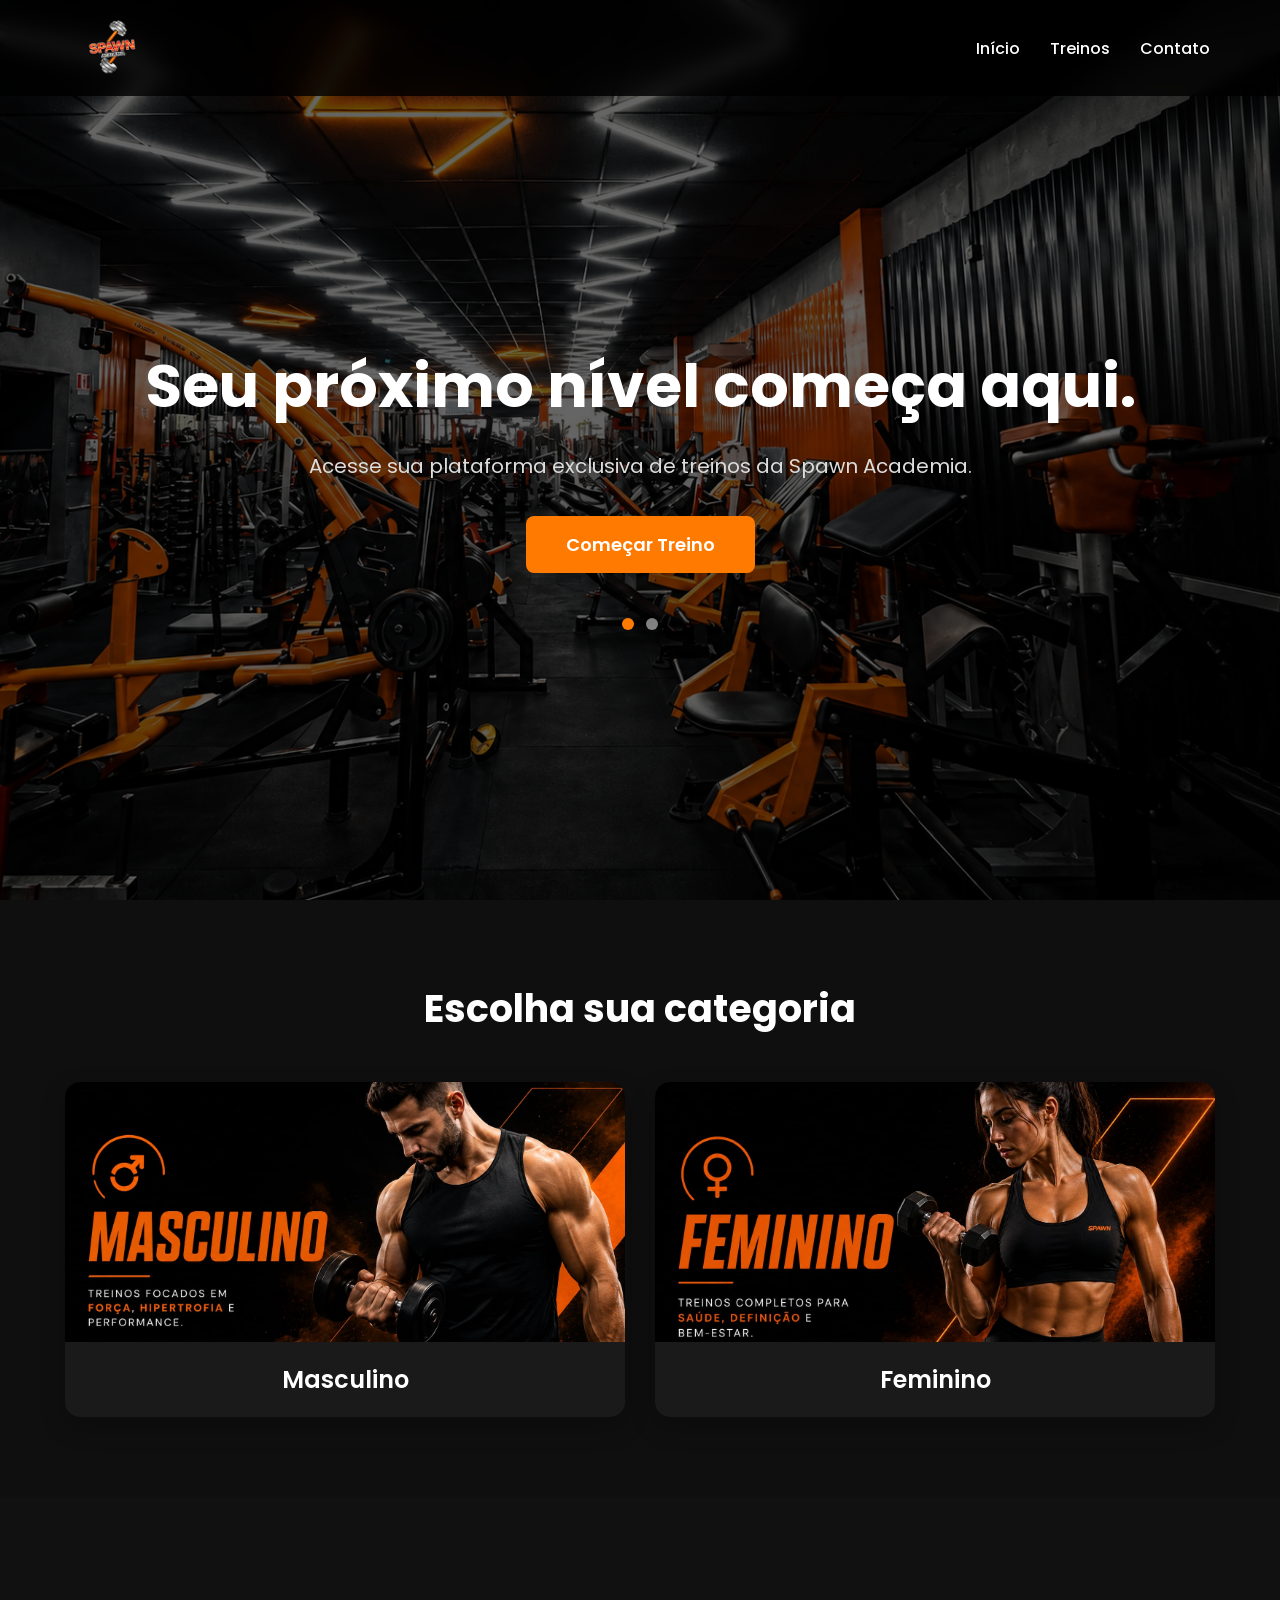
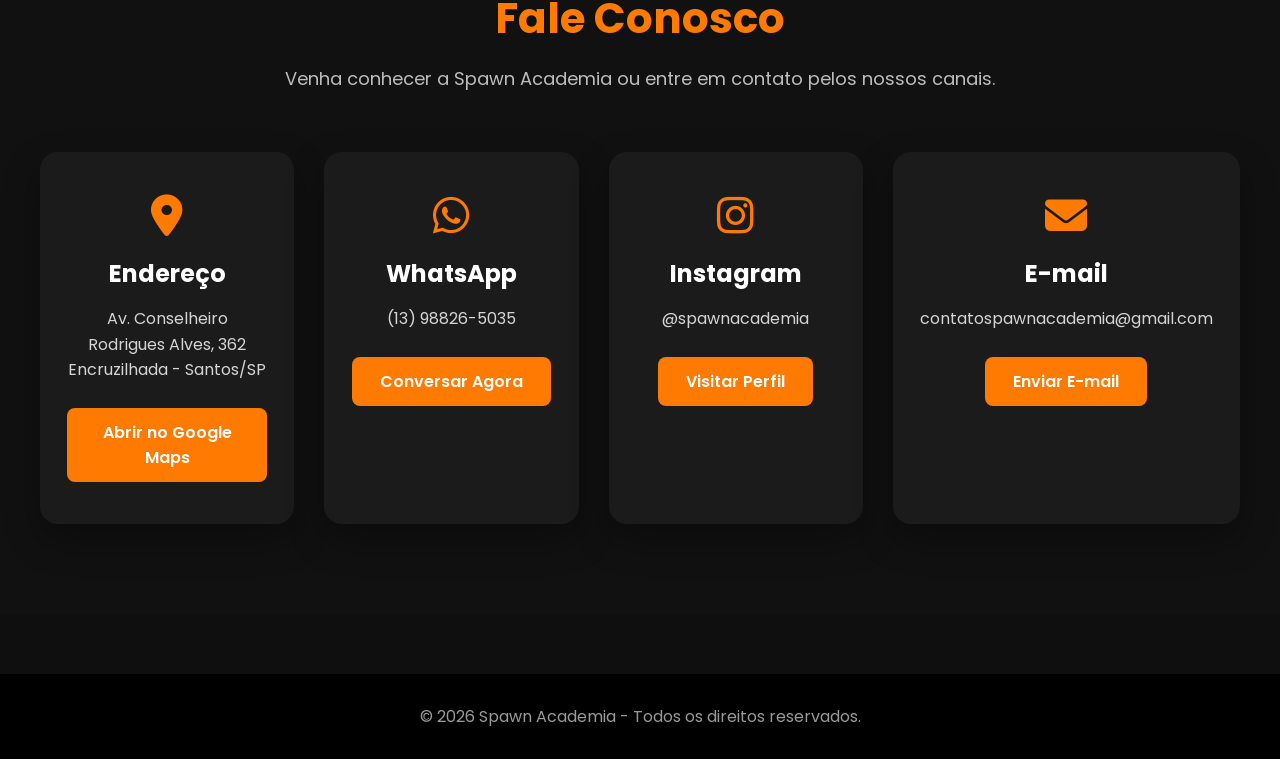
==== index.html @ fa1a9753 "Site da Spawn Academia" ====
<!DOCTYPE html>
<html lang="pt-BR">
<head>
    <meta charset="UTF-8">
    <meta name="viewport" content="width=device-width, initial-scale=1.0">

    <title>Spawn Academia</title>
    <link rel="icon" href="assents/logo/logo2.png" type="image/png">

    <link rel="stylesheet" href="css/style.css">
    <link rel="stylesheet" href="css/responsive.css">

    <!-- Font Awesome -->
    <link rel="stylesheet" href="https://cdnjs.cloudflare.com/ajax/libs/font-awesome/6.7.2/css/all.min.css">

    <!-- Google Fonts -->
    <link rel="preconnect" href="https://fonts.googleapis.com">
    <link rel="preconnect" href="https://fonts.gstatic.com" crossorigin>
    <link href="https://fonts.googleapis.com/css2?family=Poppins:wght@300;400;500;600;700&display=swap" rel="stylesheet">
</head>

<body id="topo">

    <!-- HEADER -->
    <header>

        <nav>

            <img src="assents/logo/logo2.png" alt="Logo Spawn Academia" class="logo">

            <ul class="menu">
                <li><a href="#topo">Início</a></li>
                <li><a href="#categorias">Treinos</a></li>
                <li><a href="#contato">Contato</a></li>
            </ul>

        </nav>

    </header>

    <!-- HERO -->
    <section class="hero">

        <div class="slider">

            <img src="assents/images/imagem5.spawn.png" class="slide active" alt="Academia Spawn">

            <img src="assents/images/imagem6.spawn.png" class="slide" alt="Academia Spawn">

        </div>

        <div class="overlay"></div>

        <div class="hero-content">

            <h1>Seu próximo nível começa aqui.</h1>

            <p>
                Acesse sua plataforma exclusiva de treinos da Spawn Academia.
            </p>

            <a href="#categorias" class="btn">
                Começar Treino
            </a>

            <div class="indicadores">
                <span class="dot active"></span>
                <span class="dot"></span>
            </div>

        </div>

    </section>

    <!-- CATEGORIAS -->
    <section id="categorias" class="categorias">

        <h2>Escolha sua categoria</h2>

        <div class="cards">

            <a href="pages/masculino.html" class="card">

                <img src="assents/images/cat.hom.jpeg" alt="Treino Masculino">

                <h3>Masculino</h3>

            </a>

            <a href="pages/feminino.html" class="card">

                <img src="assents/images/cat.fem.jpeg" alt="Treino Feminino">

                <h3>Feminino</h3>

            </a>

        </div>

    </section>

    <!-- CONTATO -->
    <section id="contato" class="contato">

        <h2>Fale Conosco</h2>

        <p class="contato-subtitulo">
            Venha conhecer a Spawn Academia ou entre em contato pelos nossos canais.
        </p>

        <div class="contato-grid">

            <div class="contato-card">

                <i class="fa-solid fa-location-dot"></i>

                <h3>Endereço</h3>

                <p>
                    Av. Conselheiro Rodrigues Alves, 362<br>
                    Encruzilhada - Santos/SP
                </p>

                <a href="https://maps.app.goo.gl/8ThnJvpZJAY5E9MG8"
                   target="_blank"
                   rel="noopener noreferrer"
                   class="contato-btn">

                    Abrir no Google Maps

                </a>

            </div>

            <div class="contato-card">

                <i class="fa-brands fa-whatsapp"></i>

                <h3>WhatsApp</h3>

                <p>(13) 98826-5035</p>

                <a href="https://wa.me/5513988265035?text=Olá!%20Conheci%20a%20Spawn%20Academia%20pelo%20site%20e%20gostaria%20de%20receber%20mais%20informações%20sobre%20os%20treinos."
                  target="_blank"
                  rel="noopener noreferrer"
                  class="contato-btn">

                    Conversar Agora

                </a>

            </div>

            <div class="contato-card">

                <i class="fa-brands fa-instagram"></i>

                <h3>Instagram</h3>

                <p>@spawnacademia</p>

                <a href="https://www.instagram.com/spawnacademia/"
                   class="contato-btn">

                    Visitar Perfil

                </a>

            </div>

            <div class="contato-card">

                <i class="fa-solid fa-envelope"></i>

                <h3>E-mail</h3>

                <p>contatospawnacademia@gmail.com</p>

                <a href="https://mail.google.com/mail/?view=cm&fs=1&to=contatospawnacademia@gmail.com"
                   class="contato-btn">

                    Enviar E-mail

                </a>

            </div>

        </div>

    </section>

    <!-- RODAPÉ -->
    <footer>

        <p>© 2026 Spawn Academia - Todos os direitos reservados.</p>

    </footer>

    <script src="js/script.js"></script>

</body>
</html>
---- css/style.css ----
/* ===========================
   RESET
=========================== */

*{
    margin:0;
    padding:0;
    box-sizing:border-box;
}

html{
    scroll-behavior:smooth;
}

body{
    font-family:'Poppins', sans-serif;
    background:#0f0f0f;
    color:#fff;
}

a{
    text-decoration:none;
    color:inherit;
}

img{
    max-width:100%;
    display:block;
}

ul{
    list-style:none;
}

/* ===========================
   CORES
=========================== */

:root{

    --laranja:#ff7a00;
    --preto:#0f0f0f;
    --cinza:#1a1a1a;
    --branco:#ffffff;

}

/* ===========================
   HEADER
=========================== */

header{

    width:100%;
    position:fixed;
    top:0;
    left:0;
    background:rgba(0,0,0,.85);
    backdrop-filter:blur(8px);
    z-index:1000;

}

nav{

    max-width:1200px;
    margin:auto;

    display:flex;
    justify-content:space-between;
    align-items:center;

    padding:18px 30px;

}

.logo{

    height:60px;

}

.menu{

    display:flex;
    gap:30px;

}

.menu a{

    transition:.3s;
    font-weight:500;

}

.menu a:hover{

    color:var(--laranja);

}

/* ===========================
   HERO
=========================== */

.hero{

    position:relative;

    width:100%;

    min-height:100vh;

    overflow:hidden;

}

.slider{

    position:absolute;

    width:100%;

    height:100%;

}

.slide{

    position:absolute;

    width:100%;

    height:100%;

    object-fit:cover;

    opacity:0;

    transition:opacity 1.5s ease;

}

.slide.active{

    opacity:1;

}

.overlay{

    position:absolute;

    top:0;

    left:0;

    width:100%;

    height:100%;

    background:rgba(0,0,0,.60);

    z-index:1;

}

.hero-content{

    position:relative;

    z-index:2;

    min-height:100vh;

    display:flex;

    flex-direction:column;

    justify-content:center;

    align-items:center;

    text-align:center;

    padding:20px;

    padding-top:90px;

}

.hero h1{

    font-size:60px;

    margin-bottom:20px;

}

.hero p{

    font-size:20px;

    color:#ddd;

    margin-bottom:35px;

    max-width:700px;

}

.btn{

    background:var(--laranja);

    color:#fff;

    padding:15px 40px;

    border-radius:8px;

    font-size:18px;

    font-weight:600;

    transition:.3s;

}

.btn:hover{

    background:#ff8d24;

    transform:scale(1.05);

}

.indicadores{

    display:flex;

    gap:12px;

    margin-top:45px;

}

.dot{

    width:12px;

    height:12px;

    border-radius:50%;

    background:rgba(255,255,255,.5);

    cursor:pointer;

    transition:.3s;

}

.dot.active{

    background:var(--laranja);

}

/* ===========================
   CATEGORIAS
=========================== */

.categorias{

    max-width:1200px;

    margin:auto;

    padding:80px 25px;

}

.categorias h2{

    text-align:center;

    font-size:38px;

    margin-bottom:45px;

}

.cards{

    display:grid;

    grid-template-columns:repeat(2,1fr);

    gap:30px;

}

.card{

    background:var(--cinza);

    border-radius:15px;

    overflow:hidden;

    transition:.3s;

    cursor:pointer;

    box-shadow:0 10px 25px rgba(0,0,0,.25);

}

.card:hover{

    transform:translateY(-8px);

    box-shadow:0 18px 35px rgba(255,122,0,.18);

}

.card img{

    width:100%;

    height:260px;

    object-fit:cover;

    object-position:center 35%;

}

.card h3{

    padding:20px;

    text-align:center;

    font-size:24px;

    font-weight:600;

}

/* ===========================
   FOOTER
=========================== */

footer{

    background:#000;

    text-align:center;

    padding:30px;

    color:#999;

    margin-top:60px;

}

/* ===========================
   RESPONSIVO
=========================== */

@media(max-width:992px){

    nav{

        padding:18px 20px;

    }

    .hero h1{

        font-size:48px;

    }

    .hero p{

        font-size:18px;

    }

}

@media(max-width:768px){

    nav{

        flex-direction:column;

        gap:15px;

        padding:18px 20px;

    }

    .logo{

        height:55px;

    }

    .menu{

        display:flex;

        gap:20px;

        flex-wrap:wrap;

        justify-content:center;

    }

    .hero{

        min-height:100vh;

    }

    .hero-content{

        padding-top:150px;

        padding-left:20px;

        padding-right:20px;

    }

    .hero h1{

        font-size:36px;

    }

    .hero p{

        font-size:17px;

    }

    .btn{

        padding:14px 30px;

        font-size:17px;

    }

    .cards{

        grid-template-columns:1fr;

    }

}

@media(max-width:480px){

    .hero-content{

        padding-top:170px;

    }

    .hero h1{

        font-size:30px;

        line-height:1.2;

    }

    .hero p{

        font-size:16px;

    }

    .btn{

        width:100%;

        max-width:260px;

        font-size:16px;

        padding:13px 20px;

    }

    .categorias{

        padding:60px 20px;

    }

    .categorias h2{

        font-size:30px;

    }

    .card img{

        height:220px;

    }

    .card h3{

        font-size:22px;

    }

}

/* ===========================
   CONTATO
=========================== */

.contato{

    padding:90px 25px;

    background:#111;

    text-align:center;

}

.contato h2{

    font-size:42px;

    color:var(--laranja);

    margin-bottom:15px;

}

.contato-subtitulo{

    color:#bdbdbd;

    margin-bottom:60px;

    font-size:18px;

}

.contato-grid{

    max-width:1200px;

    margin:auto;

    display:grid;

    grid-template-columns:repeat(4,1fr);

    gap:30px;

}

.contato-card{

    background:#1b1b1b;

    border-radius:18px;

    padding:40px 25px;

    transition:.35s;

    border:2px solid transparent;

    box-shadow:0 15px 35px rgba(0,0,0,.35);

}

.contato-card:hover{

    transform:translateY(-10px);

    border-color:var(--laranja);

    box-shadow:0 20px 45px rgba(255,122,0,.25);

}

.contato-card i{

    font-size:42px;

    color:var(--laranja);

    margin-bottom:20px;

}

.contato-card h3{

    margin-bottom:15px;

    font-size:24px;

}

.contato-card p{

    color:#d5d5d5;

    margin-bottom:25px;

    line-height:1.6;

}

.contato-btn{

    display:inline-block;

    background:var(--laranja);

    color:white;

    padding:12px 28px;

    border-radius:8px;

    font-weight:600;

    transition:.3s;

}

.contato-btn:hover{

    background:#ff9433;

    transform:scale(1.05);

}

@media(max-width:900px){

    .contato-grid{

        grid-template-columns:repeat(2,1fr);

    }

}

@media(max-width:768px){

    .contato{

        padding:70px 20px;

    }

    .contato h2{

        font-size:34px;

    }

}

@media(max-width:600px){

    .contato-grid{

        grid-template-columns:1fr;

    }

}
---- css/responsive.css ----
/* Tablets */
@media (max-width: 992px){

    .cards,
    .niveis{
        grid-template-columns:repeat(2,1fr);
        gap:25px;
    }

    .pagina-categoria,
    .treino{

        padding-top:140px;

    }

}

/* Celulares */
@media (max-width:768px){

    nav{
        flex-direction:column;
        justify-content:center;
        align-items:center;
        gap:15px;
        padding:15px 20px;
    }

    .logo{
        width:75px;
    }

    .menu{
        display:flex;
        justify-content:center;
        align-items:center;
        gap:20px;
        flex-wrap:wrap;
    }

    .hero{

        min-height:100vh;
        text-align:center;

    }

    .hero-content{

        padding-top:130px;

    }

    .hero h1{

        font-size:34px;

    }

    .hero p{

        font-size:17px;

    }

    .btn{

        width:90%;
        max-width:280px;

    }

    .cards,
    .niveis{

        grid-template-columns:1fr;

    }

    .nivel-card img{

        height:280px;

    }

    .pagina-categoria,
    .treino{

        padding-top:140px;

    }

}

/* Celulares pequenos (iPhone SE e similares) */
@media (max-width:480px){

    nav{

        gap:10px;

    }

    .logo{

        width:65px;

    }

    .menu{

        gap:12px;
        font-size:15px;

    }

    .hero{

        min-height:100vh;

    }

    .hero-content{

        padding-top:130px;

    }

    .hero h1{

        font-size:28px;

    }

    .hero p{

        font-size:15px;

    }

    .btn{

        width:95%;
        font-size:16px;

    }

    .nivel-card img{

        height:230px;

    }

    .pagina-categoria,
    .treino{

        padding-top:150px;

    }

}
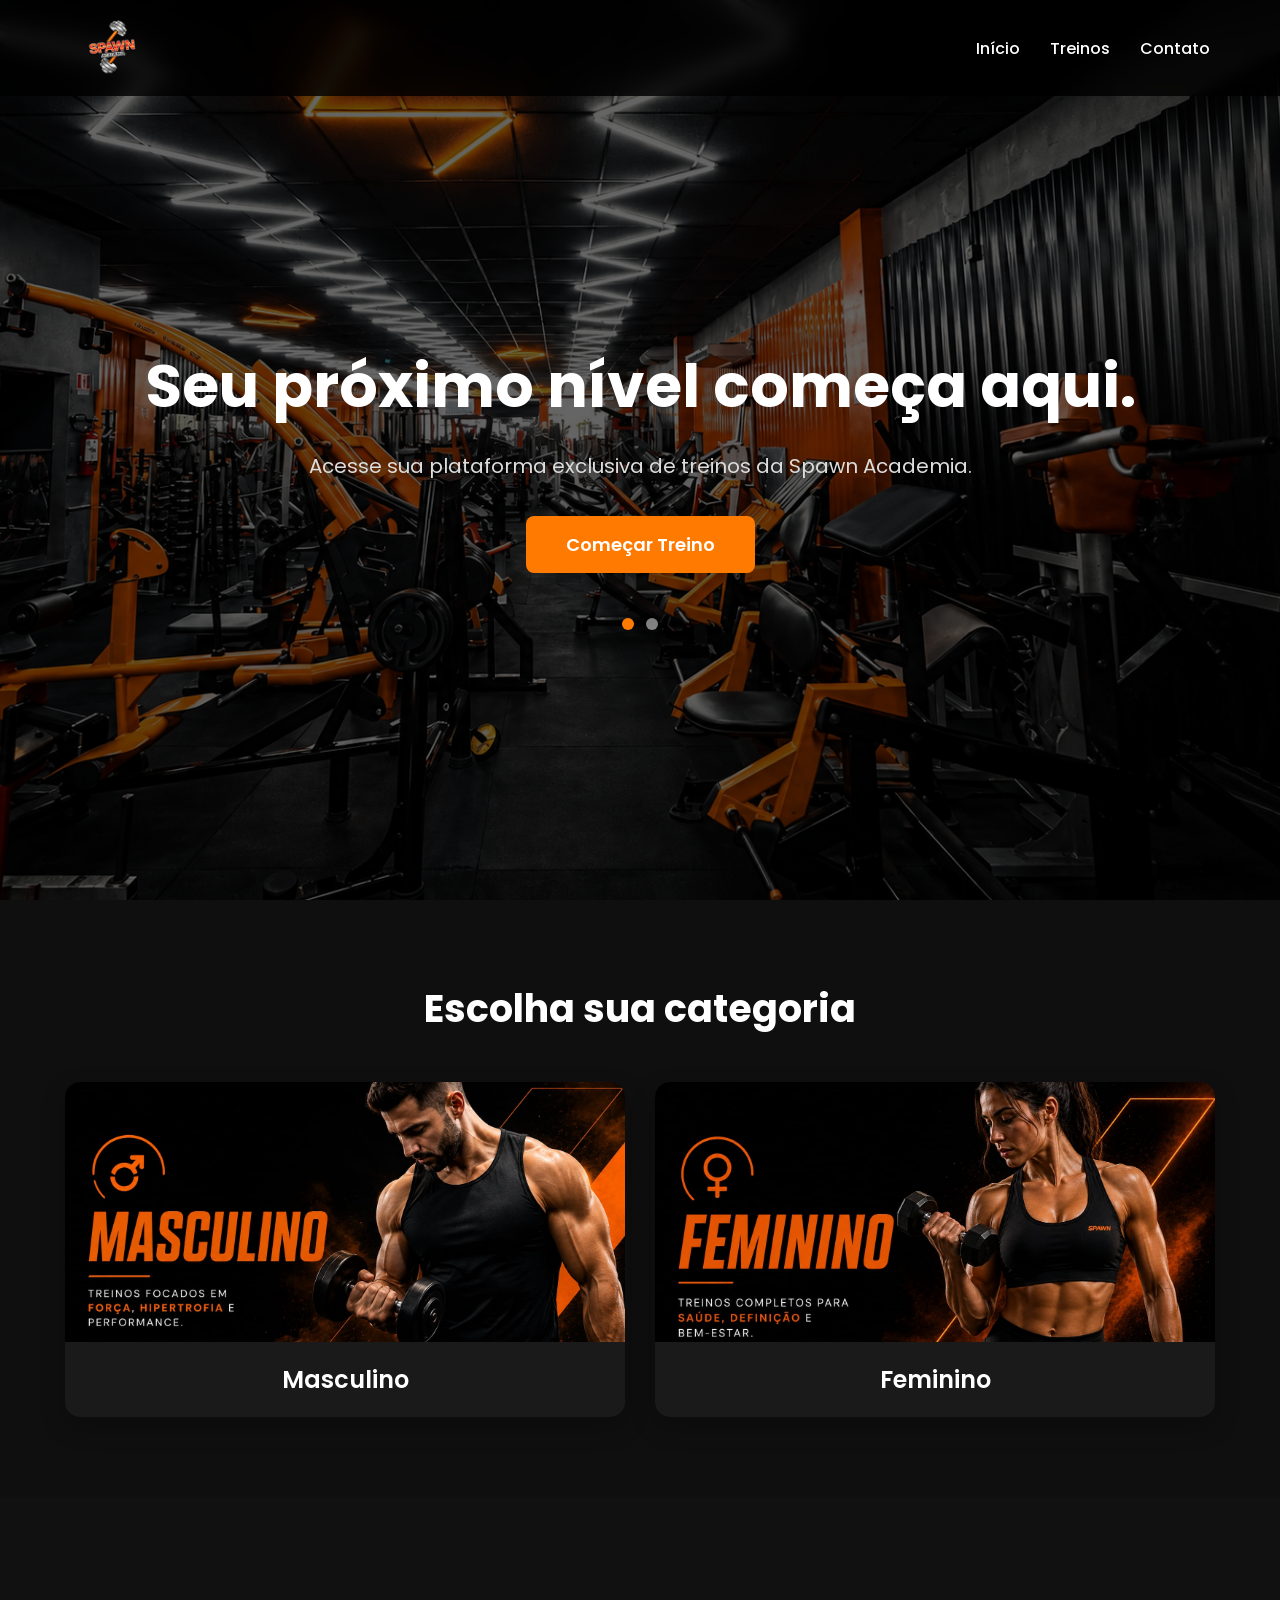
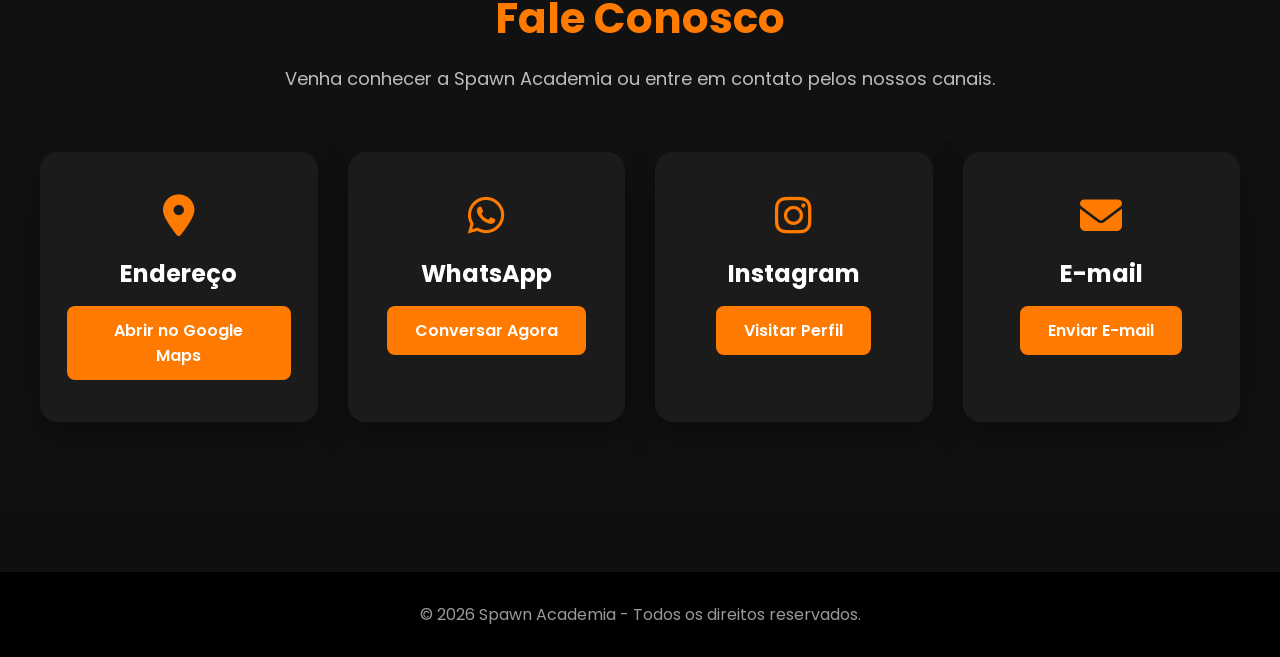
==== commit 3e28817f: "Adiciona animação ao rolar" ====
--- a/index.html
+++ b/index.html
@@ -3,6 +3,7 @@
 <head>
     <meta charset="UTF-8">
     <meta name="viewport" content="width=device-width, initial-scale=1.0">
+    <meta name="google-site-verification" content="bgINJDMq4CKKnkdNmtvjMnIZZQGbFswsh7Fi4QcQAJw" />
 
     <title>Spawn Academia</title>
     <link rel="icon" href="assents/logo/logo2.png" type="image/png">
@@ -116,11 +117,6 @@
 
                 <h3>Endereço</h3>
 
-                <p>
-                    Av. Conselheiro Rodrigues Alves, 362<br>
-                    Encruzilhada - Santos/SP
-                </p>
-
                 <a href="https://maps.app.goo.gl/8ThnJvpZJAY5E9MG8"
                    target="_blank"
                    rel="noopener noreferrer"
@@ -137,8 +133,6 @@
                 <i class="fa-brands fa-whatsapp"></i>
 
                 <h3>WhatsApp</h3>
-
-                <p>(13) 98826-5035</p>
 
                 <a href="https://wa.me/5513988265035?text=Olá!%20Conheci%20a%20Spawn%20Academia%20pelo%20site%20e%20gostaria%20de%20receber%20mais%20informações%20sobre%20os%20treinos."
                   target="_blank"
@@ -157,9 +151,9 @@
 
                 <h3>Instagram</h3>
 
-                <p>@spawnacademia</p>
-
                 <a href="https://www.instagram.com/spawnacademia/"
+                     target="_blank"
+                        rel="noopener noreferrer"
                    class="contato-btn">
 
                     Visitar Perfil
@@ -174,9 +168,9 @@
 
                 <h3>E-mail</h3>
 
-                <p>contatospawnacademia@gmail.com</p>
-
                 <a href="https://mail.google.com/mail/?view=cm&fs=1&to=contatospawnacademia@gmail.com"
+                   target="_blank"
+                   rel="noopener noreferrer"
                    class="contato-btn">
 
                     Enviar E-mail
--- a/css/style.css
+++ b/css/style.css
@@ -690,4 +690,19 @@
 
     }
 
+}
+
+/* ================================
+   ANIMAÇÃO AO ROLAR
+================================ */
+
+.animar-scroll {
+    opacity: 0;
+    transform: translateY(40px);
+    transition: opacity 0.8s ease, transform 0.8s ease;
+}
+
+.animar-scroll.visivel {
+    opacity: 1;
+    transform: translateY(0);
 }
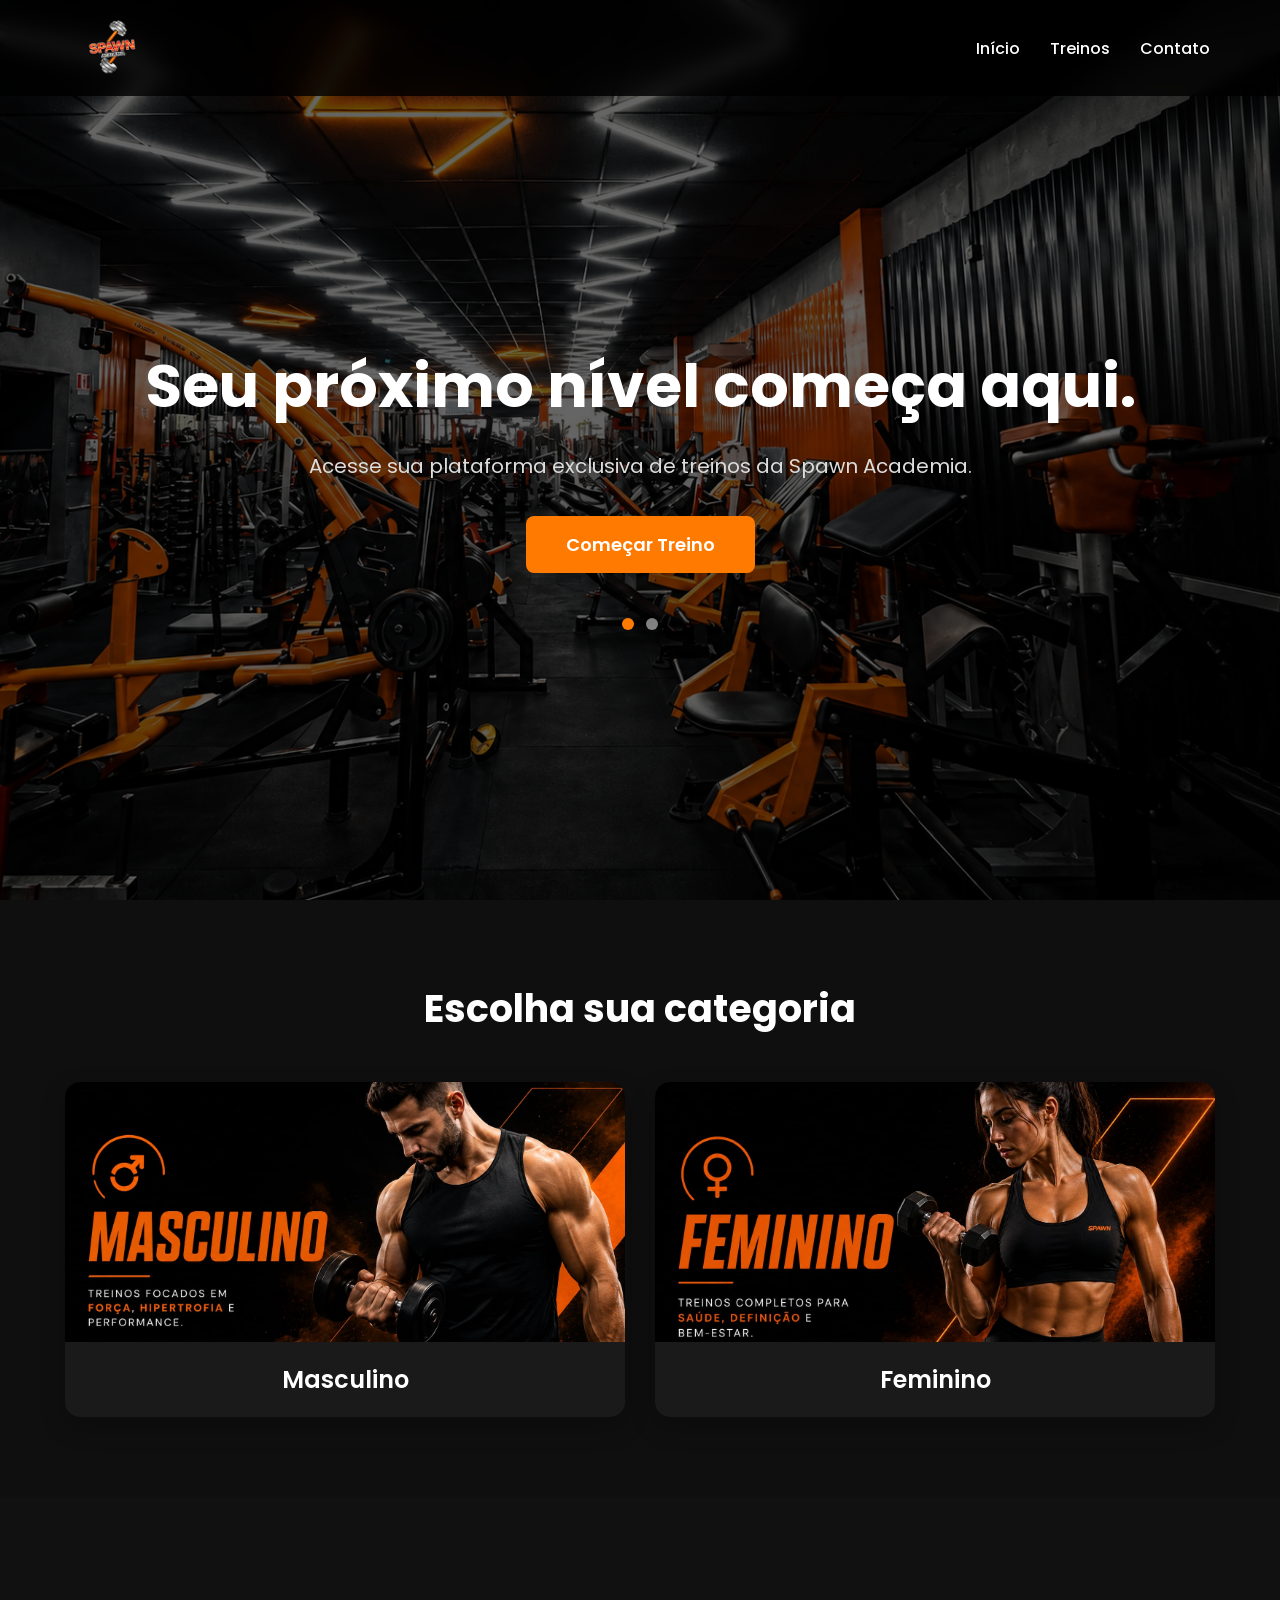
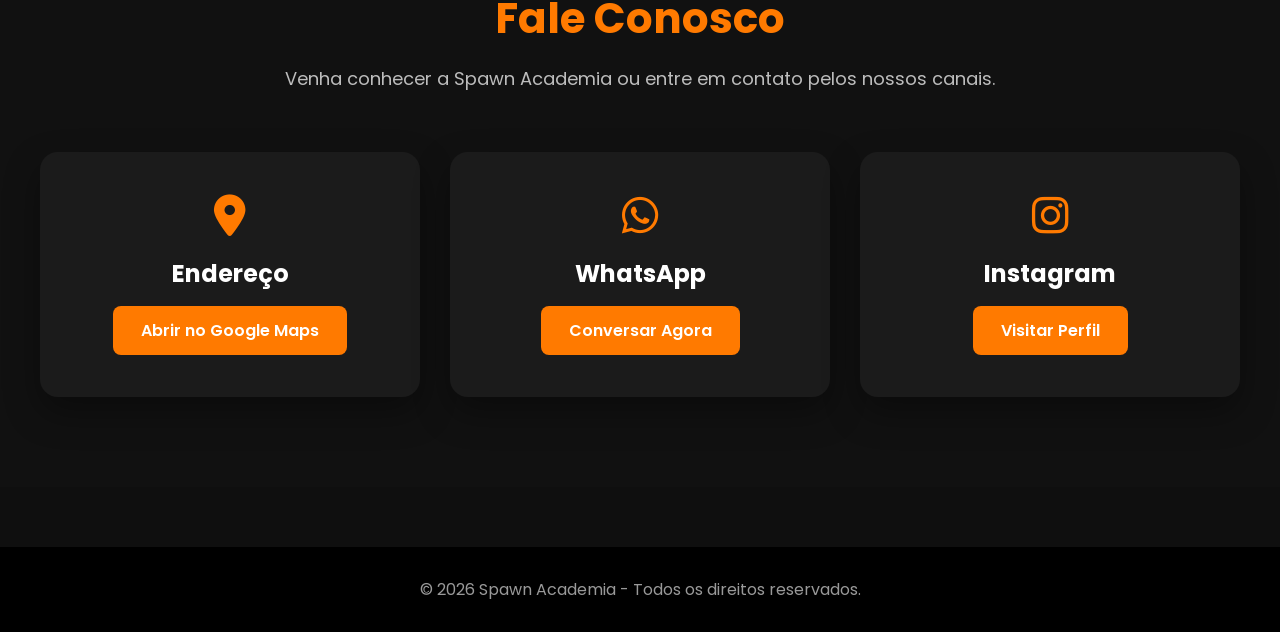
==== commit 611d8614: "Ajusta animações e seção de contato" ====
--- a/index.html
+++ b/index.html
@@ -162,23 +162,6 @@
 
             </div>
 
-            <div class="contato-card">
-
-                <i class="fa-solid fa-envelope"></i>
-
-                <h3>E-mail</h3>
-
-                <a href="https://mail.google.com/mail/?view=cm&fs=1&to=contatospawnacademia@gmail.com"
-                   target="_blank"
-                   rel="noopener noreferrer"
-                   class="contato-btn">
-
-                    Enviar E-mail
-
-                </a>
-
-            </div>
-
         </div>
 
     </section>
--- a/css/style.css
+++ b/css/style.css
@@ -570,7 +570,7 @@
 
     display:grid;
 
-    grid-template-columns:repeat(4,1fr);
+    grid-template-columns:repeat(3,1fr);
 
     gap:30px;
 
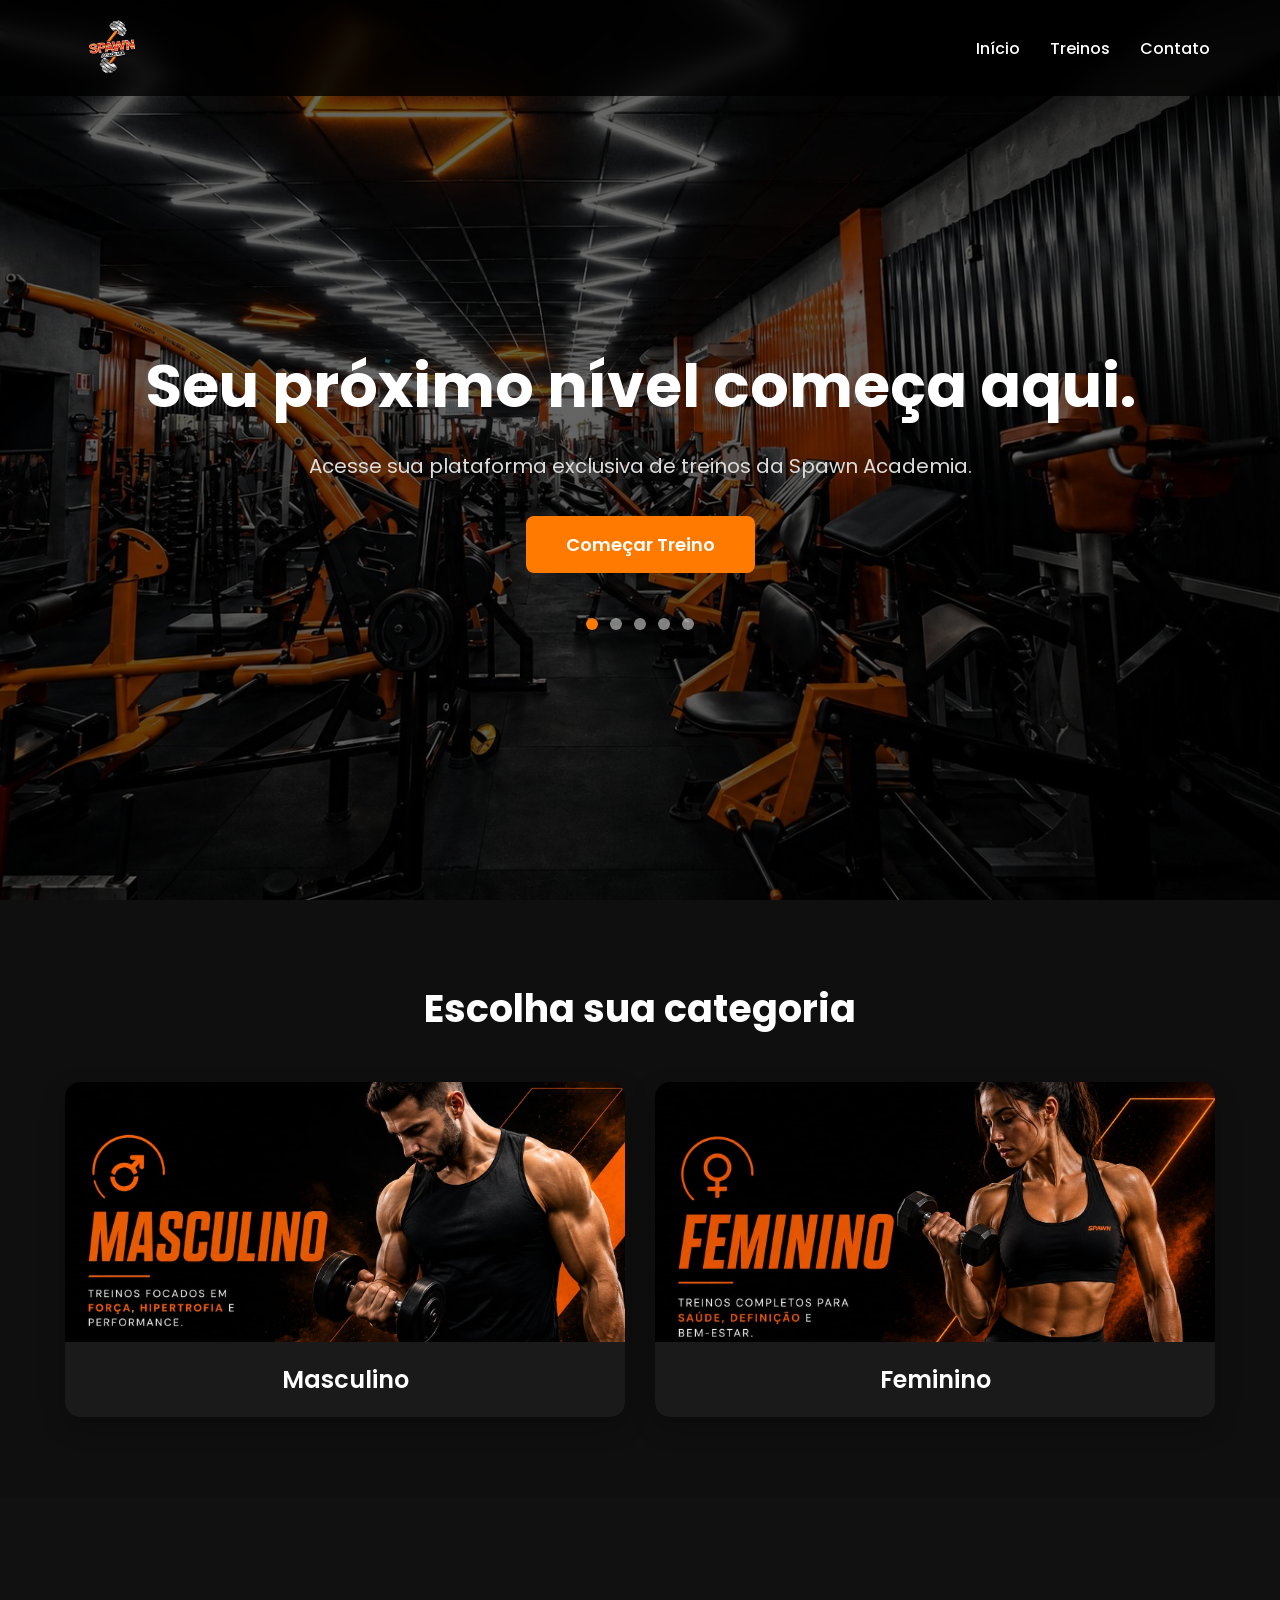
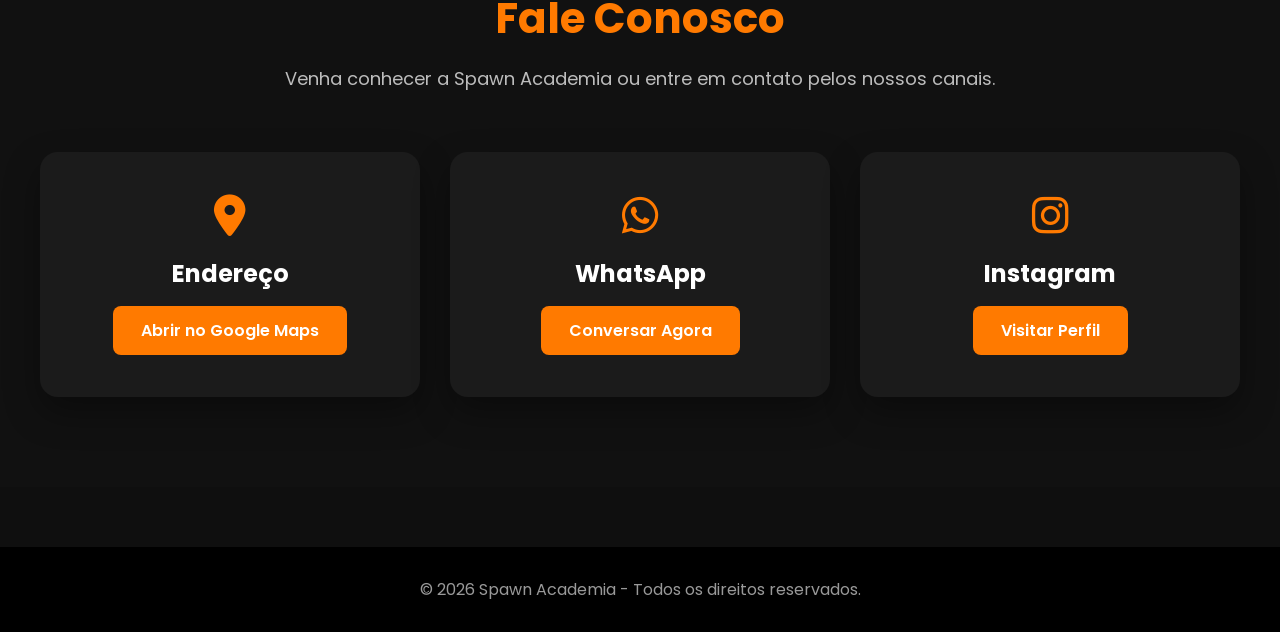
==== commit b73418e5: "Otimiza carregamento das imagens da home" ====
--- a/index.html
+++ b/index.html
@@ -6,7 +6,7 @@
     <meta name="google-site-verification" content="bgINJDMq4CKKnkdNmtvjMnIZZQGbFswsh7Fi4QcQAJw" />
 
     <title>Spawn Academia</title>
-    <link rel="icon" href="assents/logo/logo2.png" type="image/png">
+    <link rel="icon" href="assents/logo/logo2.optimized.png" type="image/png">
 
     <link rel="stylesheet" href="css/style.css">
     <link rel="stylesheet" href="css/responsive.css">
@@ -27,7 +27,7 @@
 
         <nav>
 
-            <img src="assents/logo/logo2.png" alt="Logo Spawn Academia" class="logo">
+            <img src="assents/logo/logo2.optimized.png" alt="Logo Spawn Academia" class="logo">
 
             <ul class="menu">
                 <li><a href="#topo">Início</a></li>
@@ -44,9 +44,15 @@
 
         <div class="slider">
 
-            <img src="assents/images/imagem5.spawn.png" class="slide active" alt="Academia Spawn">
+            <img src="assents/images/imagem5.spawn.optimized.jpg" class="slide active" alt="Academia Spawn" loading="eager" fetchpriority="high">
 
-            <img src="assents/images/imagem6.spawn.png" class="slide" alt="Academia Spawn">
+            <img data-src="assents/images/imagem6.spawn.optimized.jpg" class="slide" alt="Academia Spawn" loading="lazy" fetchpriority="low" decoding="async">
+
+            <img data-src="assents/images/ambiente1.jpeg" class="slide" alt="Ambiente da academia Spawn" loading="lazy" fetchpriority="low" decoding="async">
+
+            <img data-src="assents/images/ambiente2.jpeg" class="slide" alt="Ambiente da academia Spawn" loading="lazy" fetchpriority="low" decoding="async">
+
+            <img data-src="assents/images/ambiente3.jpeg" class="slide" alt="Ambiente da academia Spawn" loading="lazy" fetchpriority="low" decoding="async">
 
         </div>
 
@@ -67,6 +73,9 @@
             <div class="indicadores">
                 <span class="dot active"></span>
                 <span class="dot"></span>
+                <span class="dot"></span>
+                <span class="dot"></span>
+                <span class="dot"></span>
             </div>
 
         </div>
@@ -80,17 +89,17 @@
 
         <div class="cards">
 
-            <a href="pages/masculino.html" class="card">
+            <a href="/masculino" class="card">
 
-                <img src="assents/images/cat.hom.jpeg" alt="Treino Masculino">
+                <img src="assents/images/cat.hom.jpeg" alt="Treino Masculino" loading="lazy">
 
                 <h3>Masculino</h3>
 
             </a>
 
-            <a href="pages/feminino.html" class="card">
+            <a href="/feminino" class="card">
 
-                <img src="assents/images/cat.fem.jpeg" alt="Treino Feminino">
+                <img src="assents/images/cat.fem.jpeg" alt="Treino Feminino" loading="lazy">
 
                 <h3>Feminino</h3>
 
--- a/css/style.css
+++ b/css/style.css
@@ -324,6 +324,8 @@
 
     box-shadow:0 18px 35px rgba(255,122,0,.18);
 
+    animation:pulo-card .42s ease;
+
 }
 
 .card img{
@@ -705,4 +707,20 @@
 .animar-scroll.visivel {
     opacity: 1;
     transform: translateY(0);
+}
+
+@keyframes pulo-card {
+    0%, 100% {
+        transform: translateY(0);
+    }
+
+    50% {
+        transform: translateY(-10px);
+    }
+}
+
+@media (hover: hover) and (pointer: fine) {
+    .contato-card:hover {
+        animation:pulo-card .42s ease;
+    }
 }
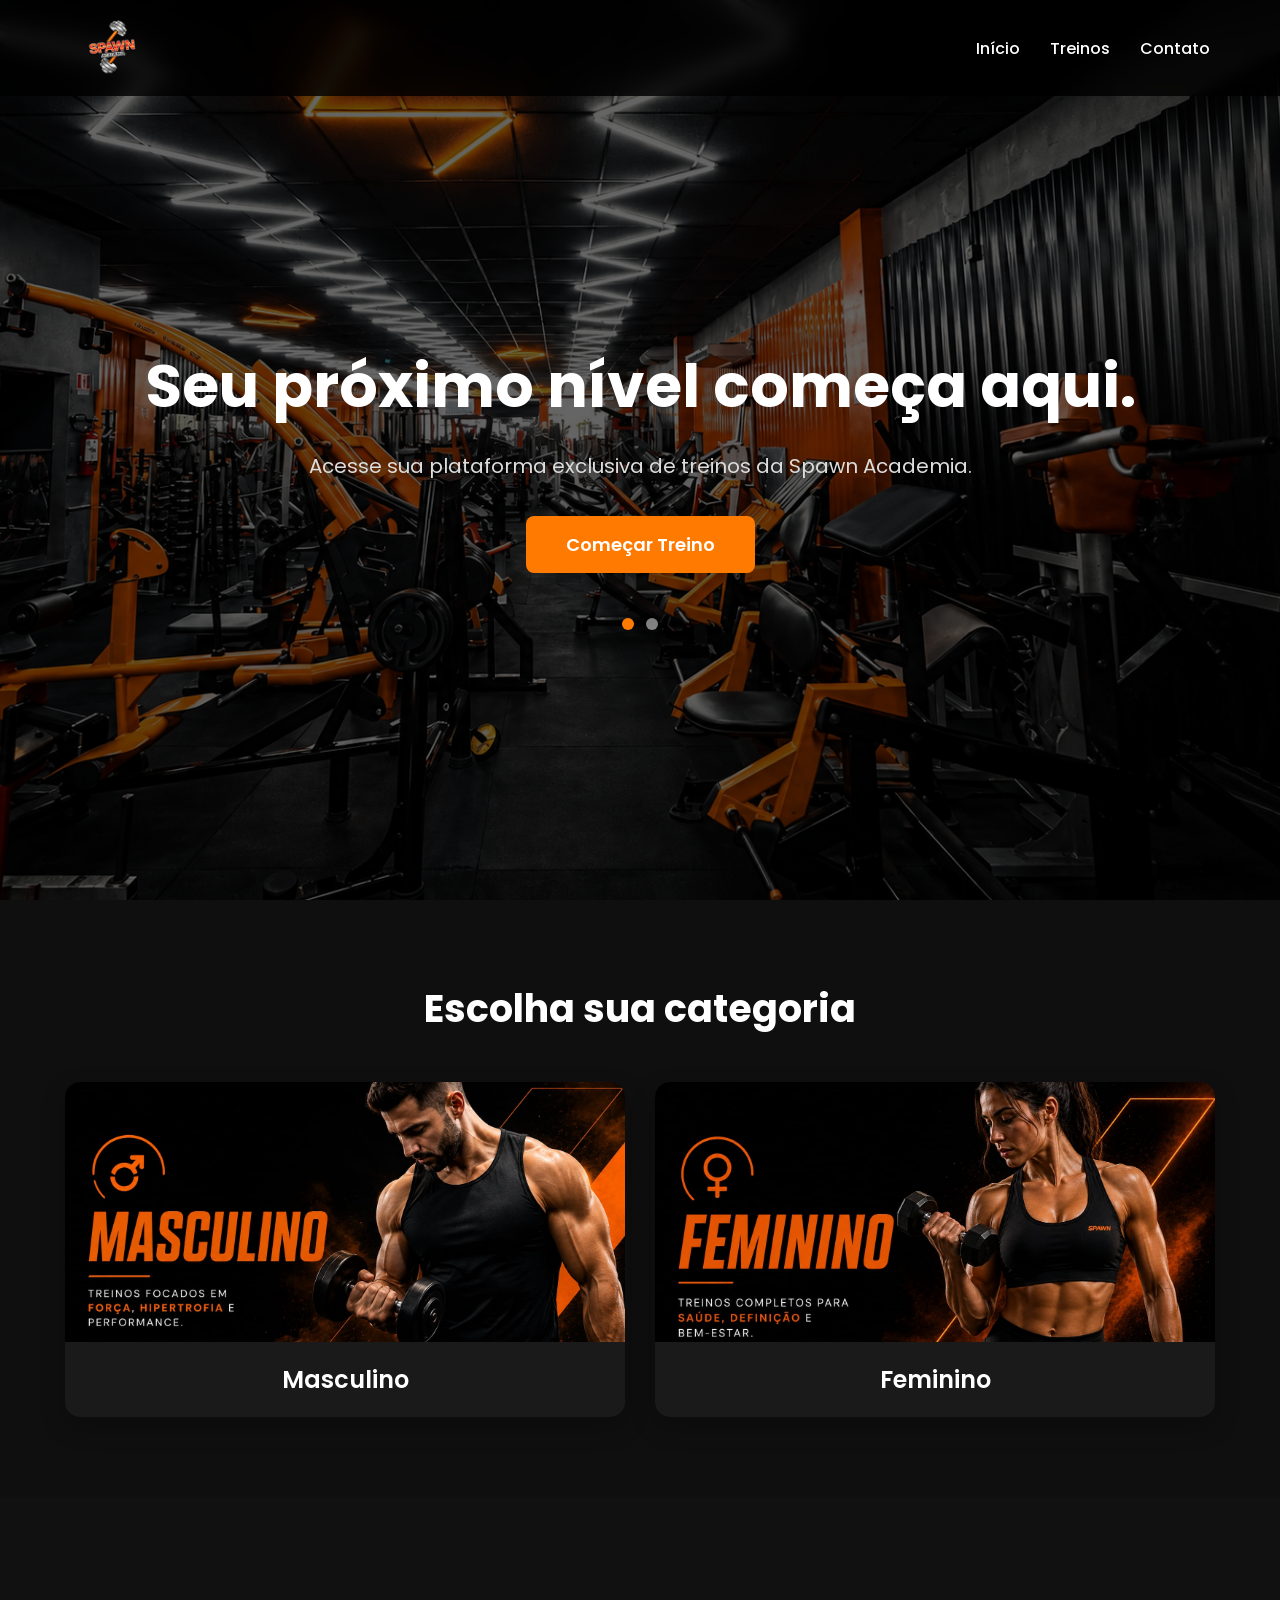
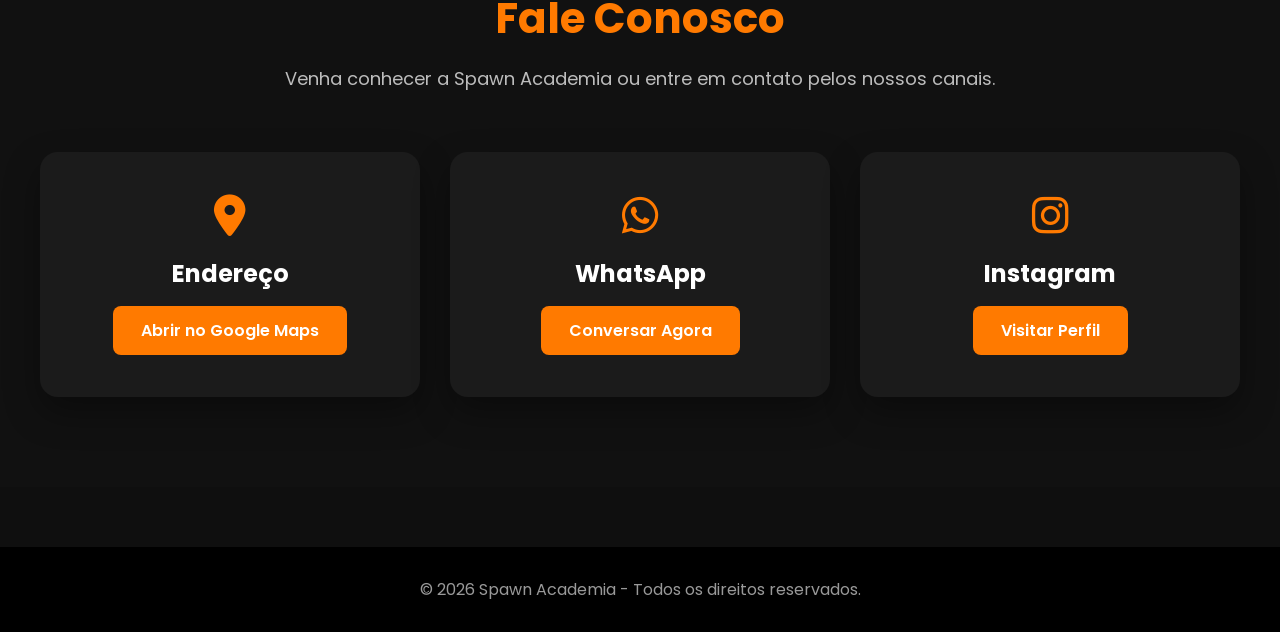
==== commit caaa3235: "Adiciona rotas amigáveis para páginas de treino" ====
--- a/index.html
+++ b/index.html
@@ -6,7 +6,7 @@
     <meta name="google-site-verification" content="bgINJDMq4CKKnkdNmtvjMnIZZQGbFswsh7Fi4QcQAJw" />
 
     <title>Spawn Academia</title>
-    <link rel="icon" href="assents/logo/logo2.optimized.png" type="image/png">
+    <link rel="icon" href="assents/logo/logo2.png" type="image/png">
 
     <link rel="stylesheet" href="css/style.css">
     <link rel="stylesheet" href="css/responsive.css">
@@ -27,7 +27,7 @@
 
         <nav>
 
-            <img src="assents/logo/logo2.optimized.png" alt="Logo Spawn Academia" class="logo">
+            <img src="assents/logo/logo2.png" alt="Logo Spawn Academia" class="logo">
 
             <ul class="menu">
                 <li><a href="#topo">Início</a></li>
@@ -44,15 +44,9 @@
 
         <div class="slider">
 
-            <img src="assents/images/imagem5.spawn.optimized.jpg" class="slide active" alt="Academia Spawn" loading="eager" fetchpriority="high">
+            <img src="assents/images/imagem5.spawn.png" class="slide active" alt="Academia Spawn">
 
-            <img data-src="assents/images/imagem6.spawn.optimized.jpg" class="slide" alt="Academia Spawn" loading="lazy" fetchpriority="low" decoding="async">
-
-            <img data-src="assents/images/ambiente1.jpeg" class="slide" alt="Ambiente da academia Spawn" loading="lazy" fetchpriority="low" decoding="async">
-
-            <img data-src="assents/images/ambiente2.jpeg" class="slide" alt="Ambiente da academia Spawn" loading="lazy" fetchpriority="low" decoding="async">
-
-            <img data-src="assents/images/ambiente3.jpeg" class="slide" alt="Ambiente da academia Spawn" loading="lazy" fetchpriority="low" decoding="async">
+            <img src="assents/images/imagem6.spawn.png" class="slide" alt="Academia Spawn">
 
         </div>
 
@@ -73,9 +67,6 @@
             <div class="indicadores">
                 <span class="dot active"></span>
                 <span class="dot"></span>
-                <span class="dot"></span>
-                <span class="dot"></span>
-                <span class="dot"></span>
             </div>
 
         </div>
@@ -91,7 +82,7 @@
 
             <a href="/masculino" class="card">
 
-                <img src="assents/images/cat.hom.jpeg" alt="Treino Masculino" loading="lazy">
+                <img src="assents/images/cat.hom.jpeg" alt="Treino Masculino">
 
                 <h3>Masculino</h3>
 
@@ -99,7 +90,7 @@
 
             <a href="/feminino" class="card">
 
-                <img src="assents/images/cat.fem.jpeg" alt="Treino Feminino" loading="lazy">
+                <img src="assents/images/cat.fem.jpeg" alt="Treino Feminino">
 
                 <h3>Feminino</h3>
 
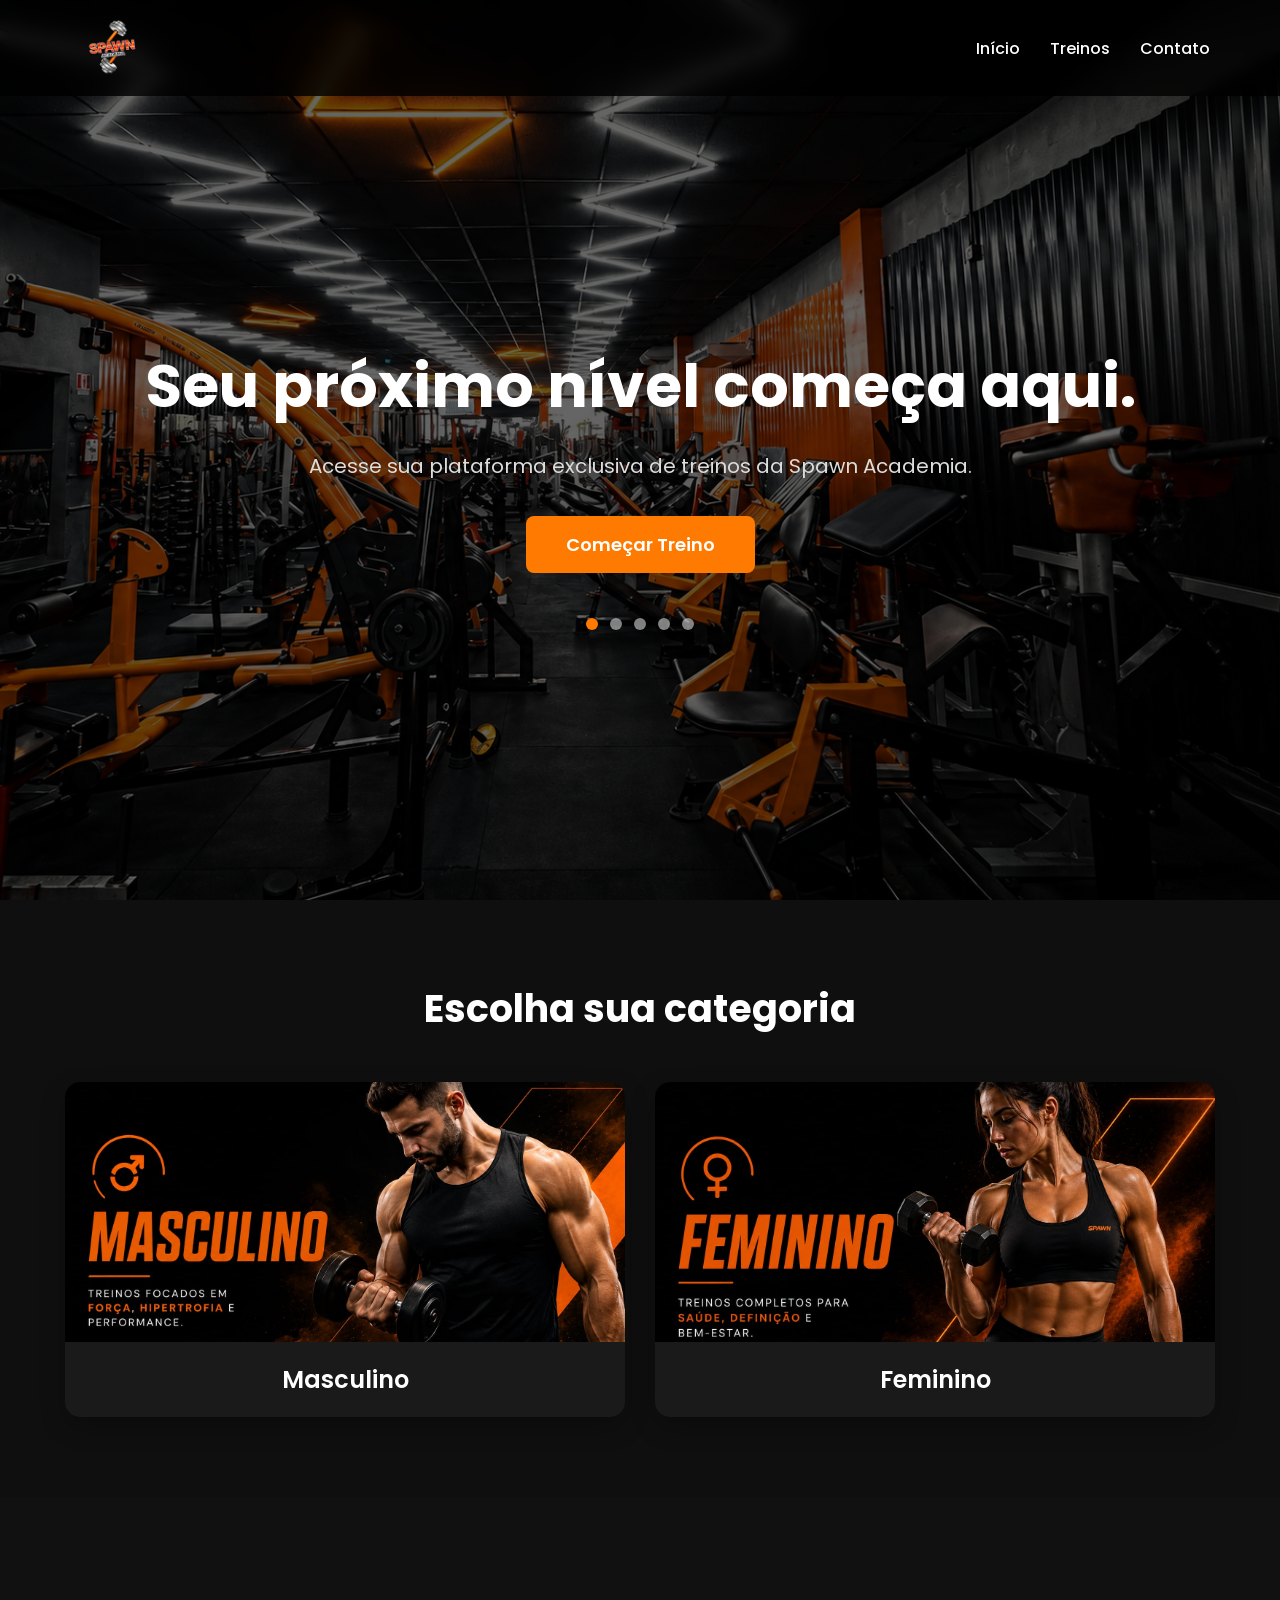
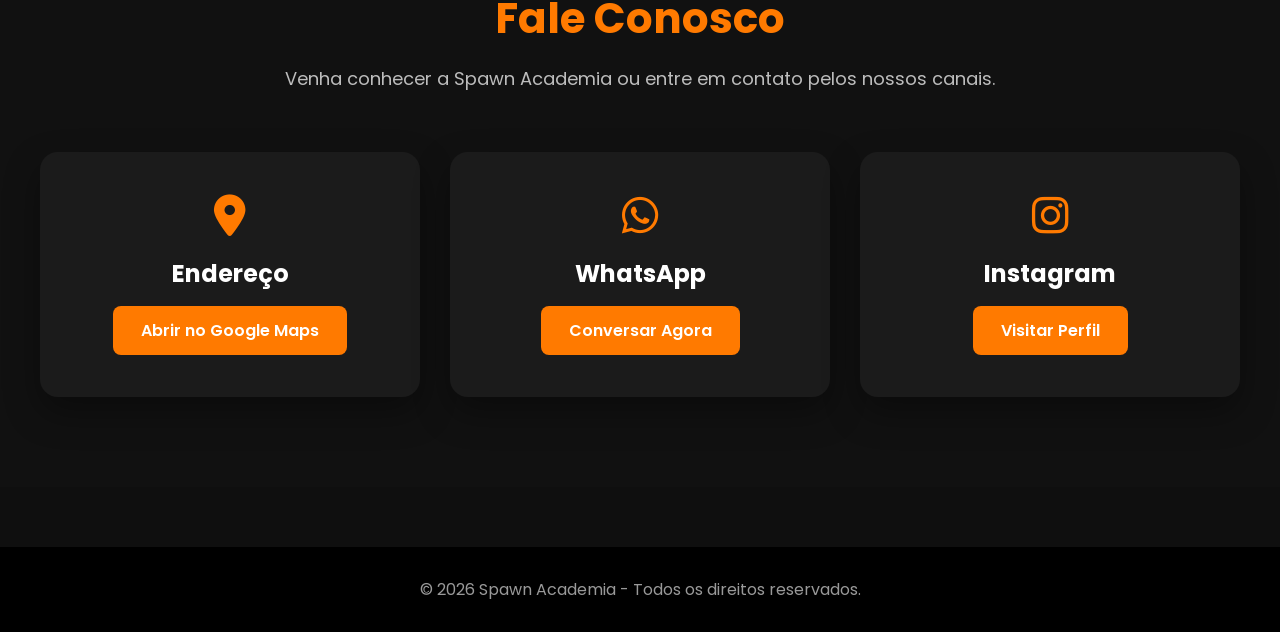
==== commit d9d9773d: "Adiciona rotas amigáveis para páginas de treino" ====
--- a/index.html
+++ b/index.html
@@ -48,6 +48,12 @@
 
             <img src="assents/images/imagem6.spawn.png" class="slide" alt="Academia Spawn">
 
+            <img src="assents/images/ambiente1.jpeg" class="slide" alt="Ambiente da academia Spawn">
+
+            <img src="assents/images/ambiente2.jpeg" class="slide" alt="Ambiente da academia Spawn">
+
+            <img src="assents/images/ambiente3.jpeg" class="slide" alt="Ambiente da academia Spawn">
+
         </div>
 
         <div class="overlay"></div>
@@ -66,6 +72,9 @@
 
             <div class="indicadores">
                 <span class="dot active"></span>
+                <span class="dot"></span>
+                <span class="dot"></span>
+                <span class="dot"></span>
                 <span class="dot"></span>
             </div>
 
